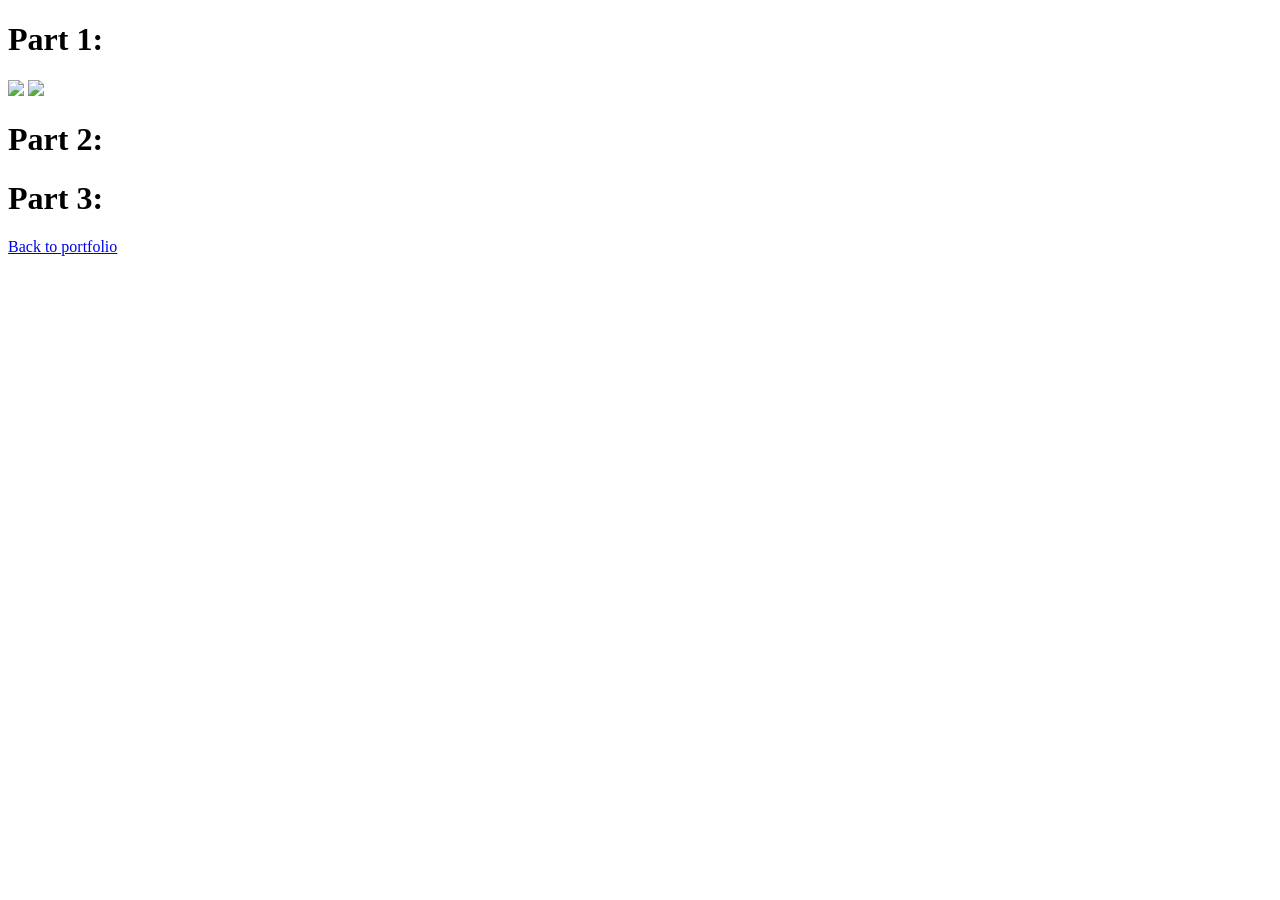
==== 0/index.html @ 59c1af25 "Update index.html" ====
<!DOCTYPE html>
<html>
<head>
    <title>Project 0</title>
</head>
<body>
    <h1>Part 1:</h1>
    <img src="./media/IMG_0538.HEIC">
    <img src="./media/IMG_0540.HEIC">

    <h1>Part 2:</h1>

    <h1>Part 3:</h1>
    
    <a href="../index.html">Back to portfolio</a>
</body>
</html>
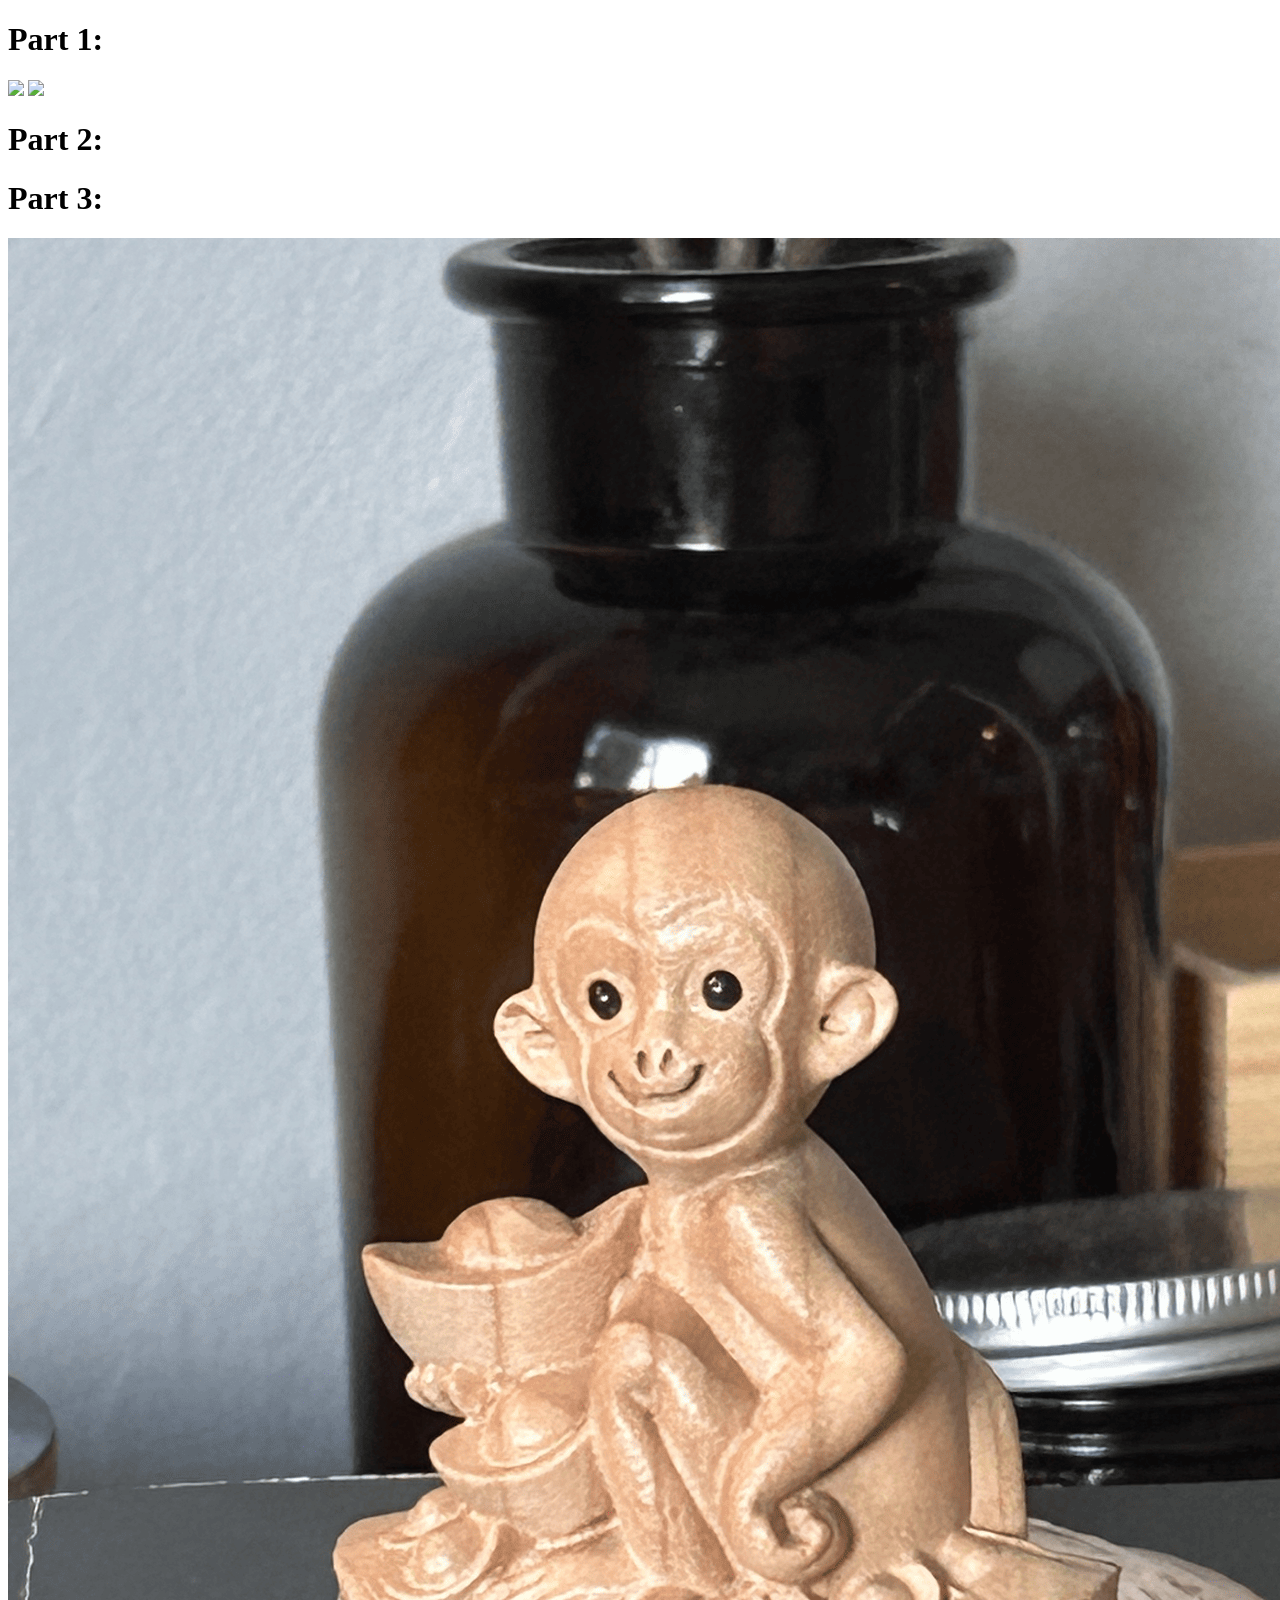
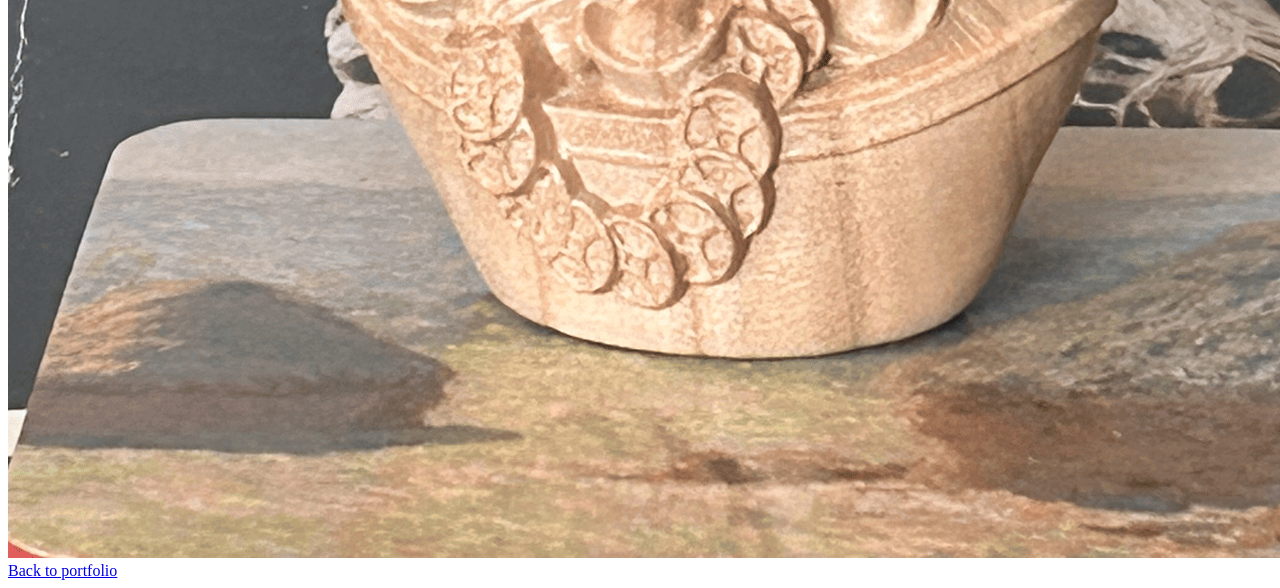
==== commit 553cb88f: "Update index.html" ====
--- a/0/index.html
+++ b/0/index.html
@@ -11,7 +11,7 @@
     <h1>Part 2:</h1>
 
     <h1>Part 3:</h1>
-    
+    <img src="./media/ezgif.com-gif-maker.gif">
     <a href="../index.html">Back to portfolio</a>
 </body>
 </html>
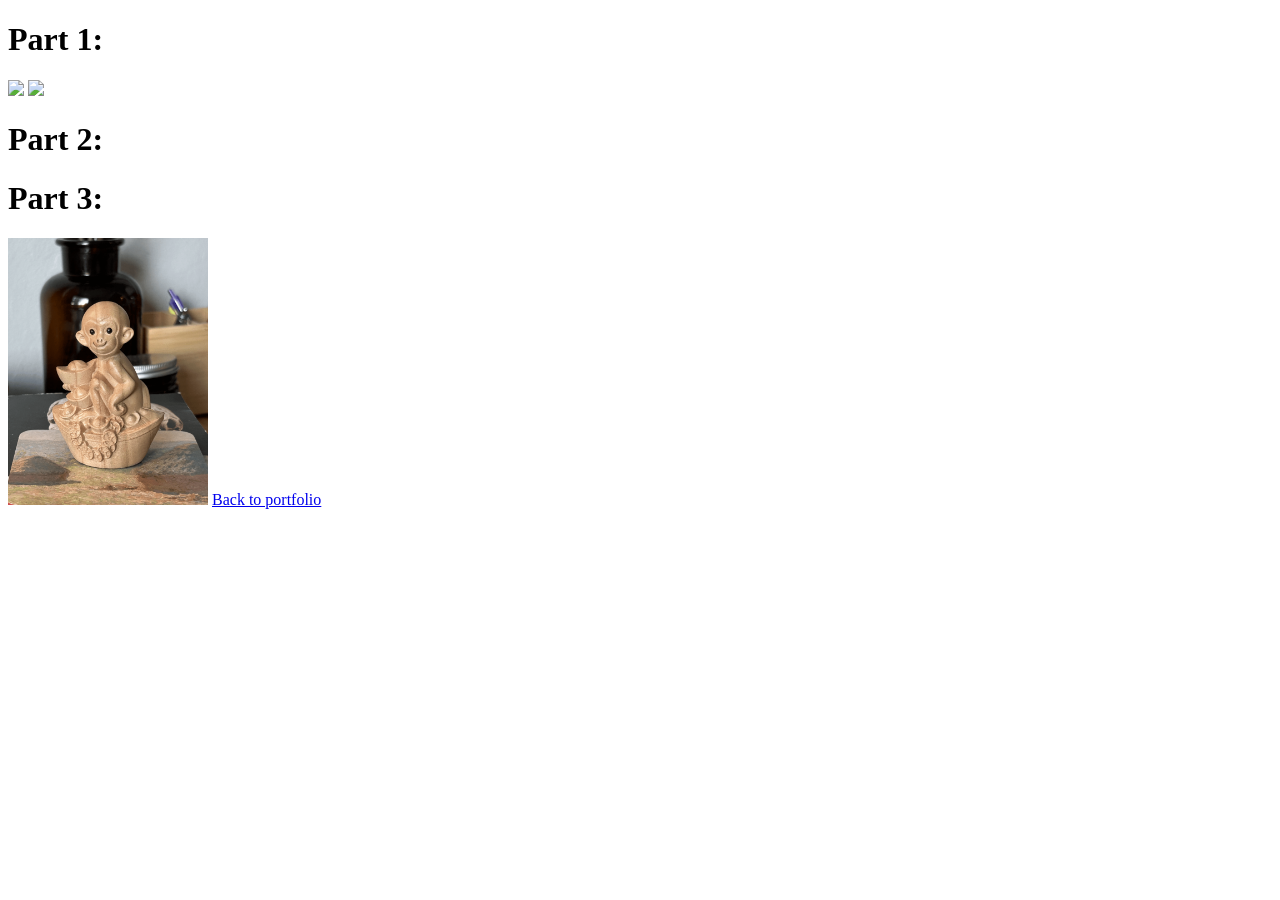
==== commit 6b3e3434: "Update index.html" ====
--- a/0/index.html
+++ b/0/index.html
@@ -5,13 +5,13 @@
 </head>
 <body>
     <h1>Part 1:</h1>
-    <img src="./media/IMG_0538.HEIC">
-    <img src="./media/IMG_0540.HEIC">
+    <img src="./media/IMG_0538.pdf">
+    <img src="./media/IMG_0540.pdf">
 
     <h1>Part 2:</h1>
 
     <h1>Part 3:</h1>
-    <img src="./media/ezgif.com-gif-maker.gif">
+    <img src="./media/ezgif.com-gif-maker.gif" width="200">
     <a href="../index.html">Back to portfolio</a>
 </body>
 </html>
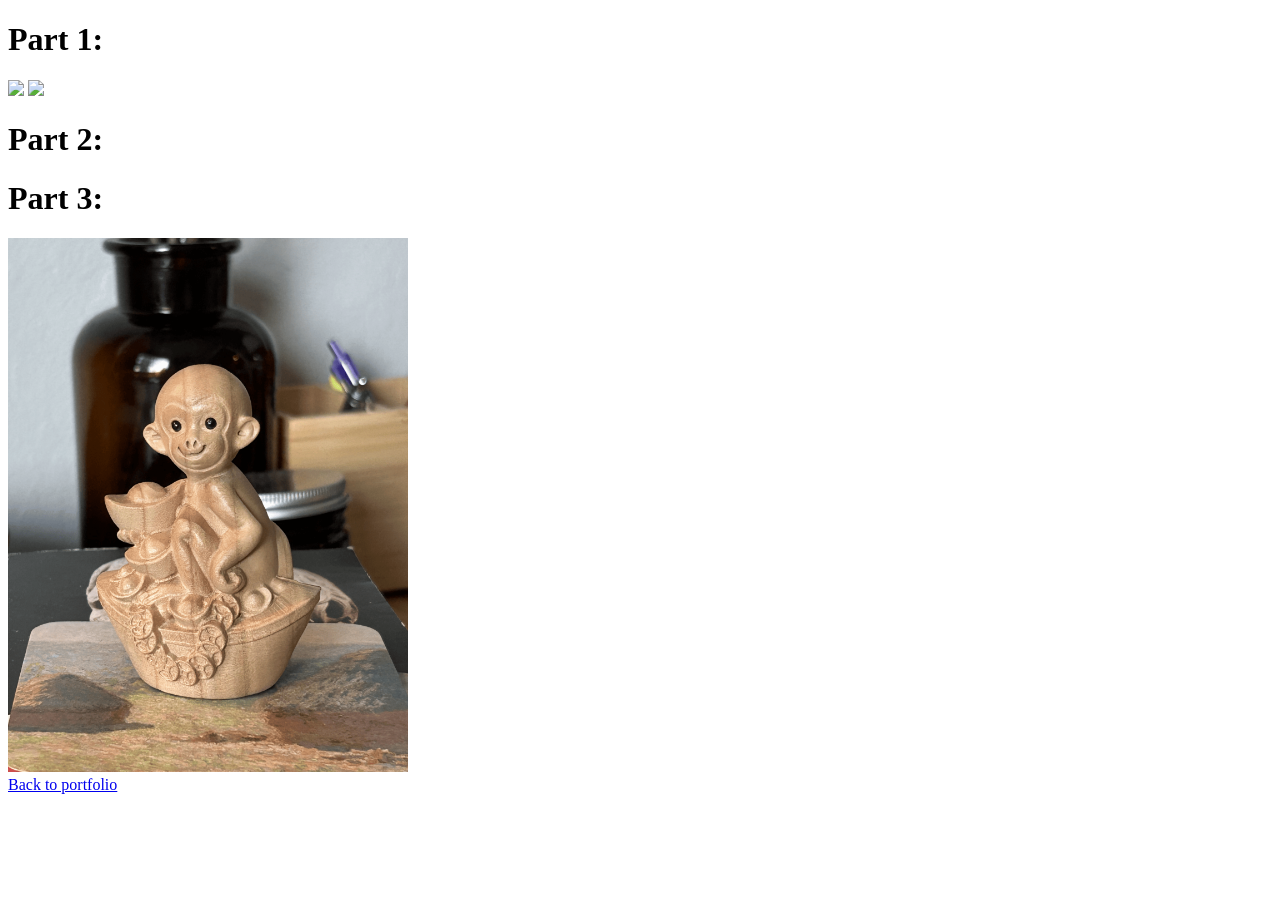
==== commit 8b96fc29: "Update index.html" ====
--- a/0/index.html
+++ b/0/index.html
@@ -5,13 +5,14 @@
 </head>
 <body>
     <h1>Part 1:</h1>
-    <img src="./media/IMG_0538.pdf">
-    <img src="./media/IMG_0540.pdf">
+    <img src="./media/IMG_0538.pdf" width="400">
+    <img src="./media/IMG_0540.pdf" width="400">
 
     <h1>Part 2:</h1>
 
     <h1>Part 3:</h1>
-    <img src="./media/ezgif.com-gif-maker.gif" width="200">
+    <img src="./media/ezgif.com-gif-maker.gif" width="400">
+    <br>
     <a href="../index.html">Back to portfolio</a>
 </body>
 </html>
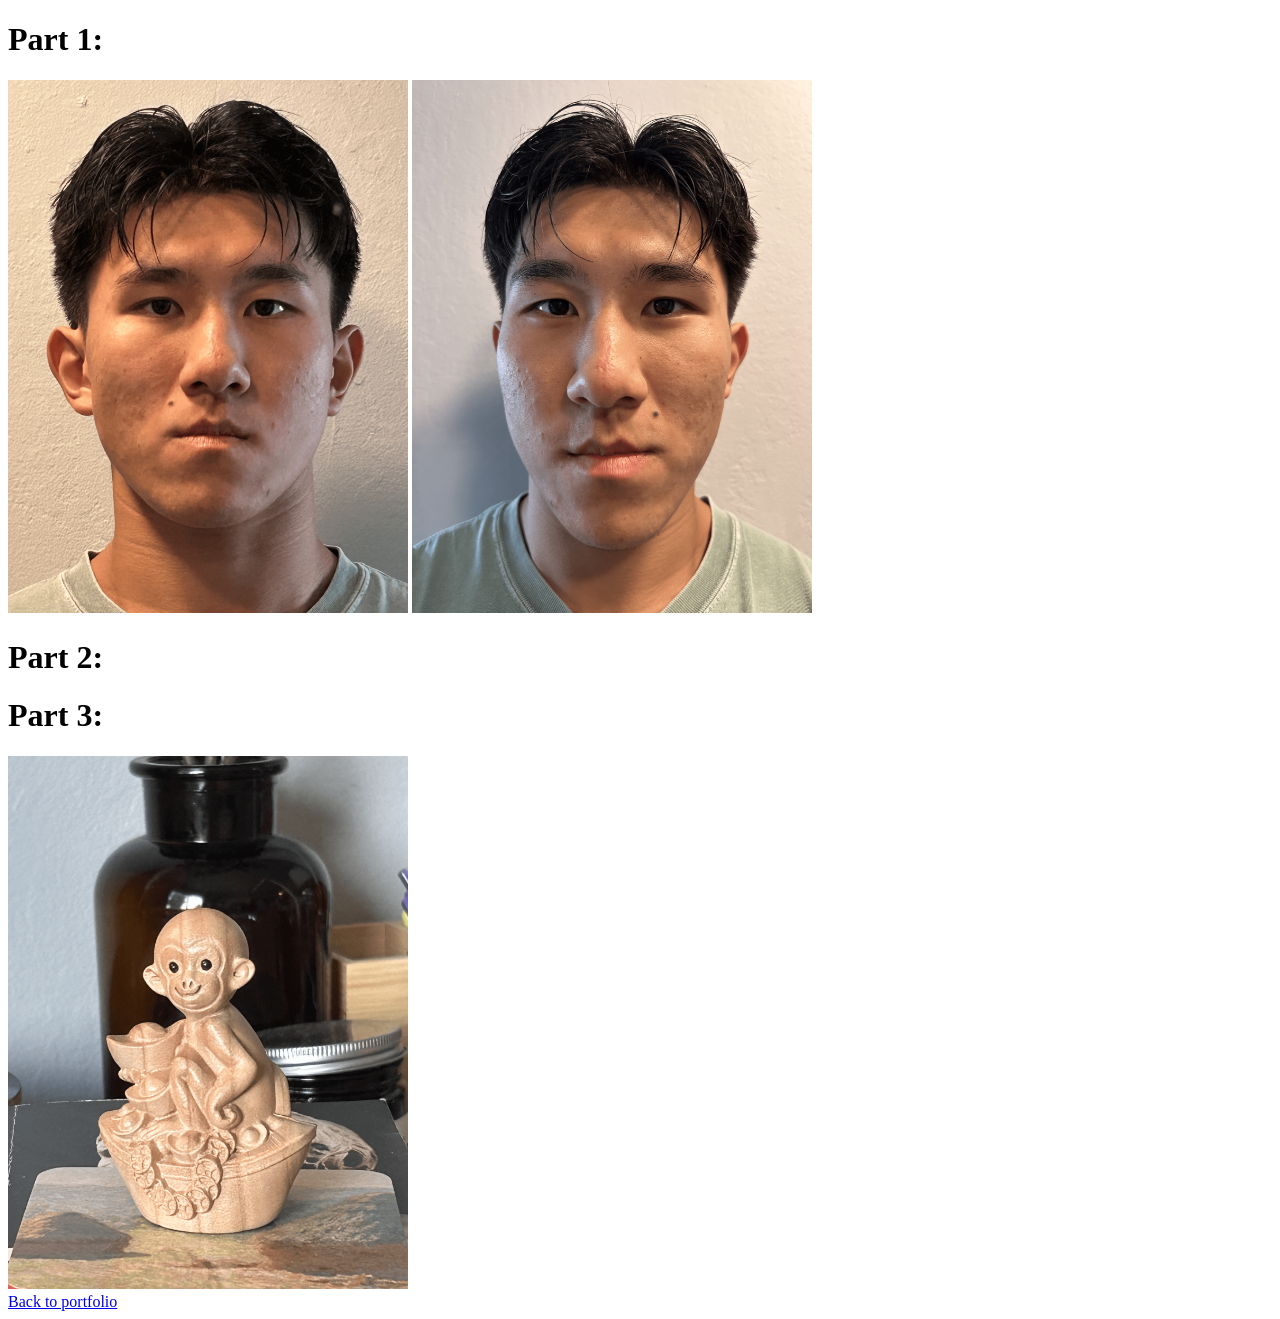
==== commit a905a01f: "Update index.html" ====
--- a/0/index.html
+++ b/0/index.html
@@ -5,8 +5,8 @@
 </head>
 <body>
     <h1>Part 1:</h1>
-    <img src="./media/IMG_0538.pdf" width="400">
-    <img src="./media/IMG_0540.pdf" width="400">
+    <img src="./media/IMG_0538.png" width="400">
+    <img src="./media/IMG_0540.png" width="400">
 
     <h1>Part 2:</h1>
 
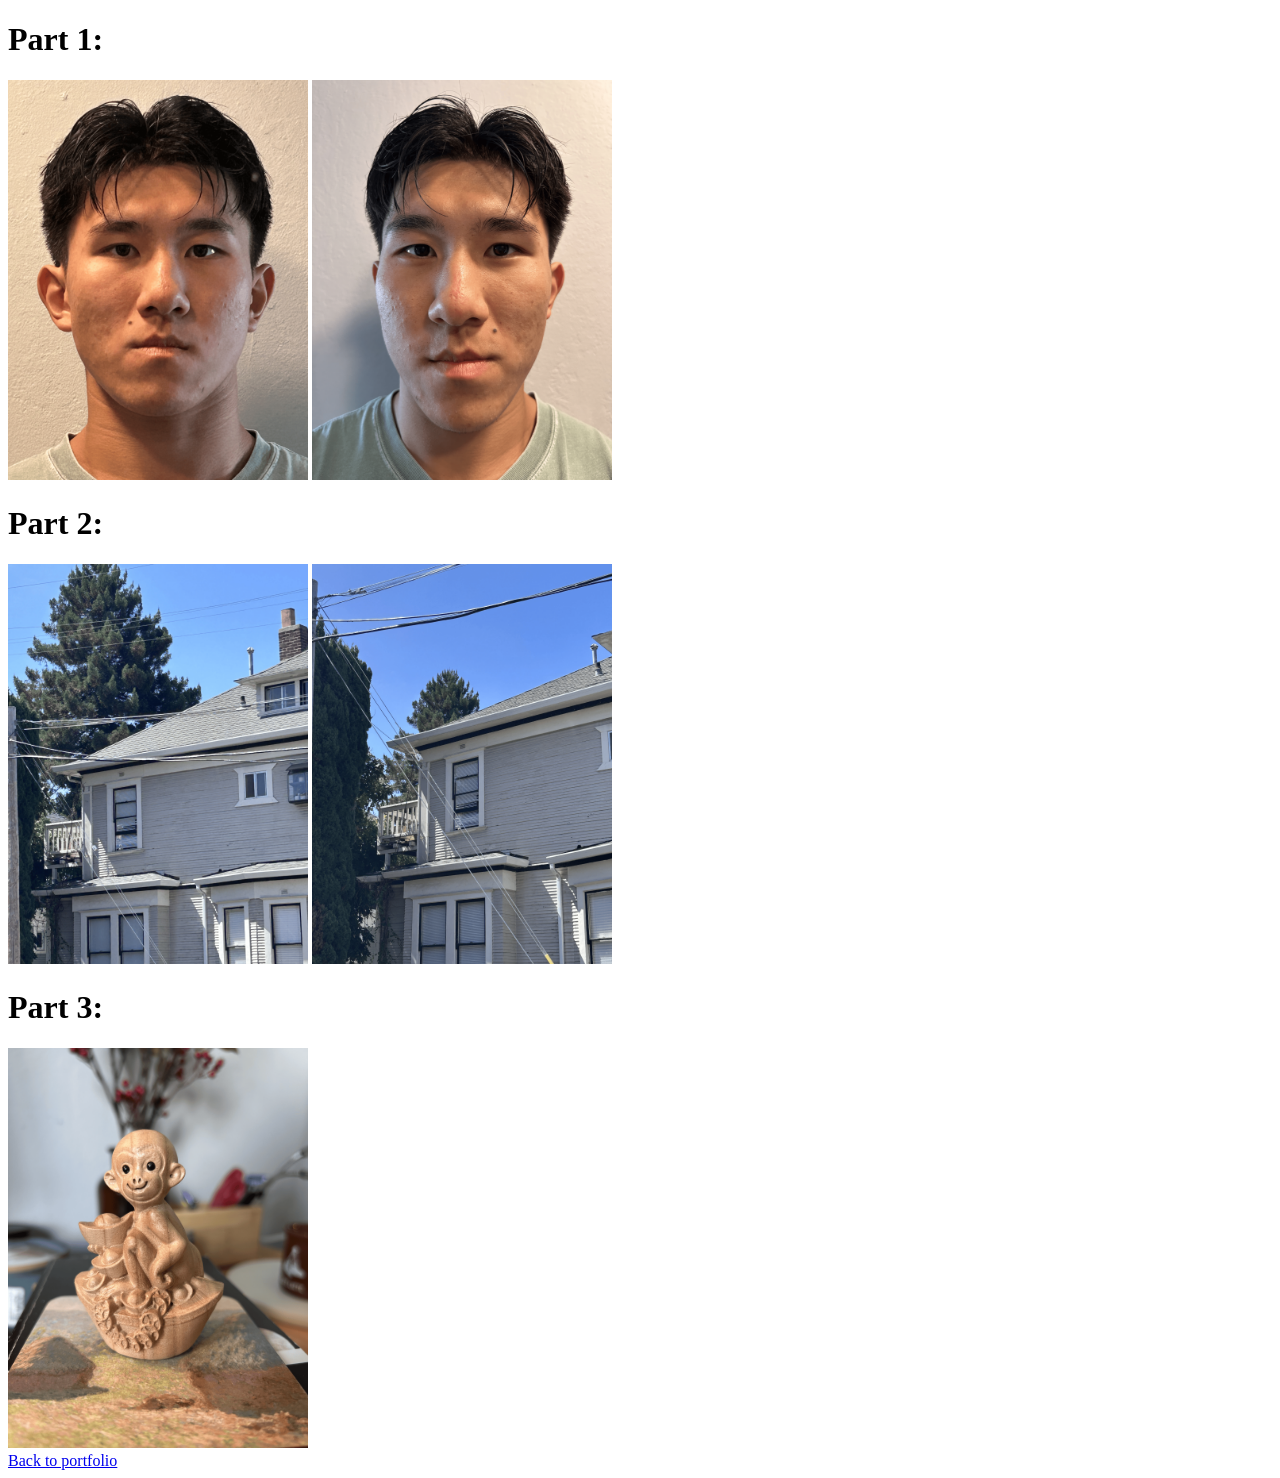
==== commit 2080fc60: "Update index.html" ====
--- a/0/index.html
+++ b/0/index.html
@@ -5,13 +5,15 @@
 </head>
 <body>
     <h1>Part 1:</h1>
-    <img src="./media/IMG_0538.png" width="400">
-    <img src="./media/IMG_0540.png" width="400">
+    <img src="./media/IMG_0538.png" width="300">
+    <img src="./media/IMG_0540.png" width="300">
 
     <h1>Part 2:</h1>
+    <img src="./media/IMG_0554.png" width="300">
+    <img src="./media/IMG_0556.png" width="300">
 
     <h1>Part 3:</h1>
-    <img src="./media/ezgif.com-gif-maker.gif" width="400">
+    <img src="./media/ezgif.com-gif-maker.gif" width="300">
     <br>
     <a href="../index.html">Back to portfolio</a>
 </body>
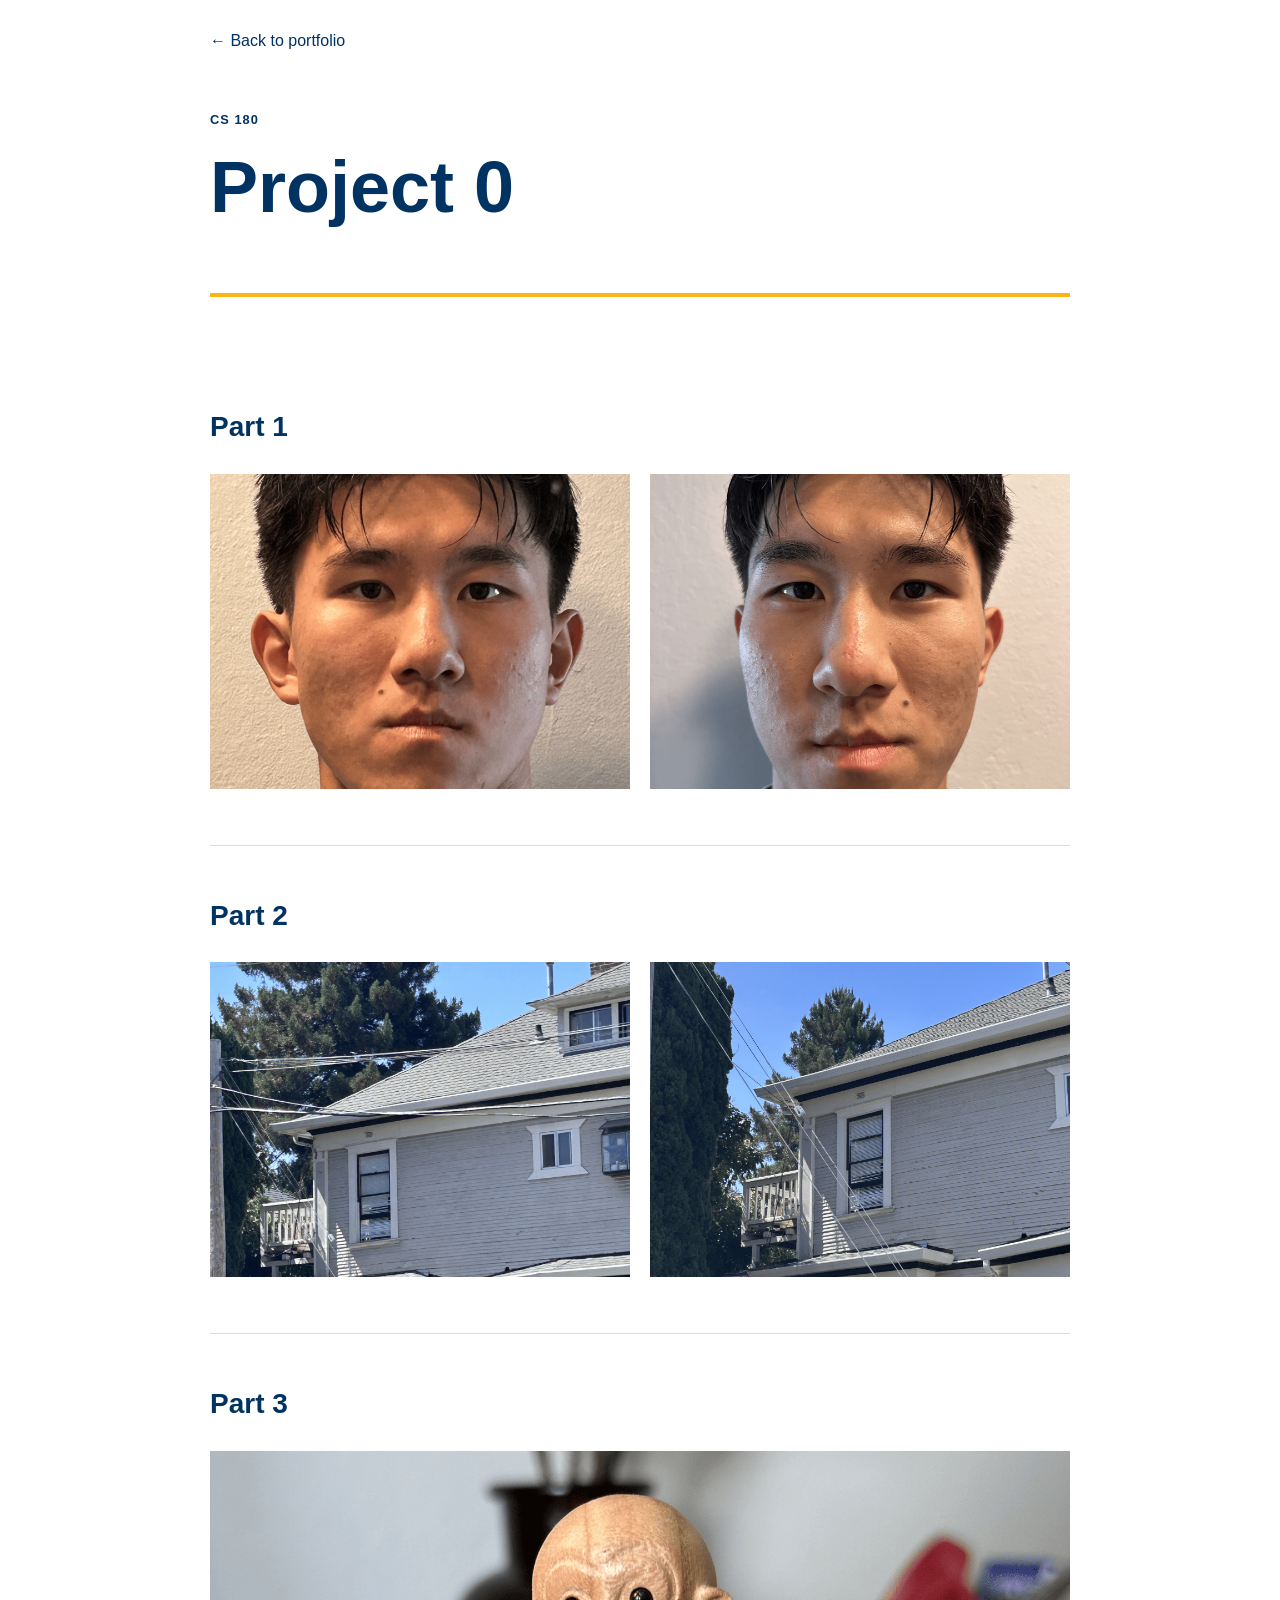
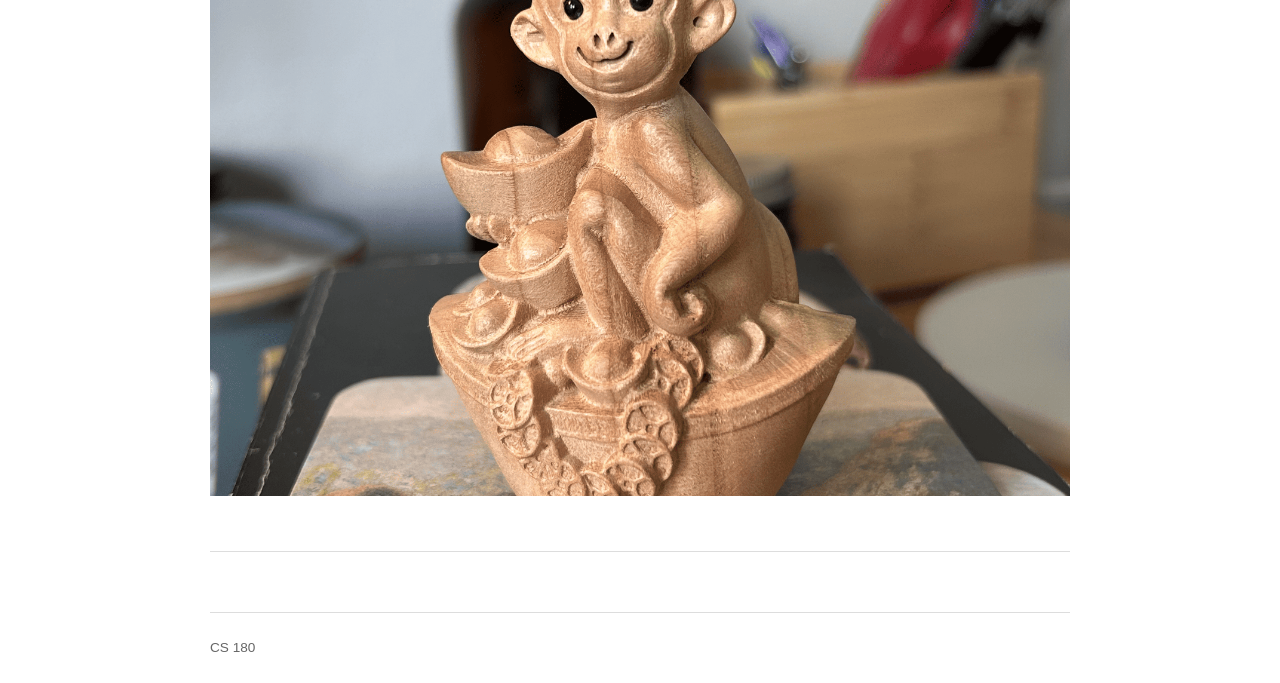
==== commit 83074065: "finished project 1" ====
--- a/0/index.html
+++ b/0/index.html
@@ -1,20 +1,43 @@
 <!DOCTYPE html>
-<html>
+<html lang="en">
 <head>
-    <title>Project 0</title>
+    <meta charset="UTF-8">
+    <meta name="viewport" content="width=device-width, initial-scale=1.0">
+    <title>Project 0 — Kerry Pan</title>
+    <link rel="stylesheet" href="../styles.css">
+    <link rel="stylesheet" href="../1/project.css">
 </head>
 <body>
-    <h1>Part 1:</h1>
-    <img src="./media/IMG_0538.png" width="300">
-    <img src="./media/IMG_0540.png" width="300">
+    <nav><a href="../index.html">← Back to portfolio</a></nav>
 
-    <h1>Part 2:</h1>
-    <img src="./media/IMG_0554.png" width="300">
-    <img src="./media/IMG_0556.png" width="300">
+    <header>
+        <p>CS 180</p>
+        <h1>Project 0</h1>
+    </header>
 
-    <h1>Part 3:</h1>
-    <img src="./media/ezgif.com-gif-maker.gif" width="300">
-    <br>
-    <a href="../index.html">Back to portfolio</a>
+    <main>
+        <section>
+            <h2>Part 1</h2>
+            <div class="gallery two">
+                <figure><img src="./media/IMG_0538.png" alt="Project 0 image"></figure>
+                <figure><img src="./media/IMG_0540.png" alt="Project 0 image"></figure>
+            </div>
+        </section>
+
+        <section>
+            <h2>Part 2</h2>
+            <div class="gallery two">
+                <figure><img src="./media/IMG_0554.png" alt="Project 0 image"></figure>
+                <figure><img src="./media/IMG_0556.png" alt="Project 0 image"></figure>
+            </div>
+        </section>
+
+        <section>
+            <h2>Part 3</h2>
+            <figure><img src="./media/ezgif.com-gif-maker.gif" alt="Project 0 animation"></figure>
+        </section>
+    </main>
+
+    <footer>CS 180</footer>
 </body>
 </html>
--- a/styles.css
+++ b/styles.css
@@ -0,0 +1,76 @@
+:root {
+    --blue: #003262;
+    --gold: #fdb515;
+    --text: #202124;
+    --muted: #666;
+    --line: #ddd;
+}
+
+* { box-sizing: border-box; }
+
+body {
+    width: min(860px, calc(100% - 40px));
+    margin: 0 auto;
+    color: var(--text);
+    background: #fff;
+    font-family: Arial, Helvetica, sans-serif;
+    line-height: 1.6;
+}
+
+header {
+    padding: 80px 0 48px;
+    border-bottom: 4px solid var(--gold);
+}
+
+header h1 {
+    margin: 0;
+    color: var(--blue);
+    font-size: clamp(2.5rem, 8vw, 4.5rem);
+}
+
+header p {
+    margin: 8px 0 0;
+    color: var(--muted);
+}
+
+main { padding: 60px 0; }
+
+h2 {
+    margin: 0 0 24px;
+    color: var(--blue);
+    font-size: 1.75rem;
+}
+
+.project-list {
+    display: grid;
+    gap: 12px;
+}
+
+.project-list a {
+    display: flex;
+    justify-content: space-between;
+    gap: 20px;
+    padding: 22px;
+    color: var(--text);
+    border: 1px solid var(--line);
+    text-decoration: none;
+}
+
+.project-list a:hover {
+    border-color: var(--blue);
+    background: #f7f9fb;
+}
+
+.project-list span { color: var(--muted); }
+
+footer {
+    padding: 24px 0;
+    color: var(--muted);
+    border-top: 1px solid var(--line);
+    font-size: 0.85rem;
+}
+
+@media (max-width: 600px) {
+    header { padding-top: 50px; }
+    .project-list a { flex-direction: column; }
+}
--- a/1/project.css
+++ b/1/project.css
@@ -0,0 +1,88 @@
+nav {
+    padding-top: 28px;
+}
+
+nav a {
+    color: var(--blue);
+    text-decoration: none;
+}
+
+header {
+    padding-top: 48px;
+}
+
+header p:first-child {
+    color: var(--blue);
+    font-size: 0.8rem;
+    font-weight: bold;
+    letter-spacing: 0.08em;
+    text-transform: uppercase;
+}
+
+section {
+    padding: 48px 0;
+    border-bottom: 1px solid var(--line);
+}
+
+section > p {
+    max-width: 640px;
+    margin: 0 0 28px;
+}
+
+code {
+    font-size: 0.9em;
+}
+
+.prompt {
+    margin-bottom: 28px;
+    padding: 16px;
+    color: var(--muted);
+    background: #f7f7f7;
+    border-left: 3px solid var(--gold);
+}
+
+.gallery {
+    display: grid;
+    gap: 20px;
+}
+
+.gallery.two {
+    grid-template-columns: repeat(2, 1fr);
+}
+
+.gallery.three {
+    grid-template-columns: repeat(3, 1fr);
+}
+
+figure {
+    margin: 0;
+}
+
+figure img,
+.placeholder {
+    width: 100%;
+    aspect-ratio: 4 / 3;
+    object-fit: cover;
+}
+
+.placeholder {
+    display: grid;
+    place-items: center;
+    color: var(--muted);
+    background: #f2f2f2;
+    border: 1px dashed #aaa;
+    font-size: 0.85rem;
+}
+
+figcaption {
+    padding-top: 8px;
+    color: var(--muted);
+    font-size: 0.78rem;
+}
+
+@media (max-width: 650px) {
+    .gallery.two,
+    .gallery.three {
+        grid-template-columns: 1fr;
+    }
+}
